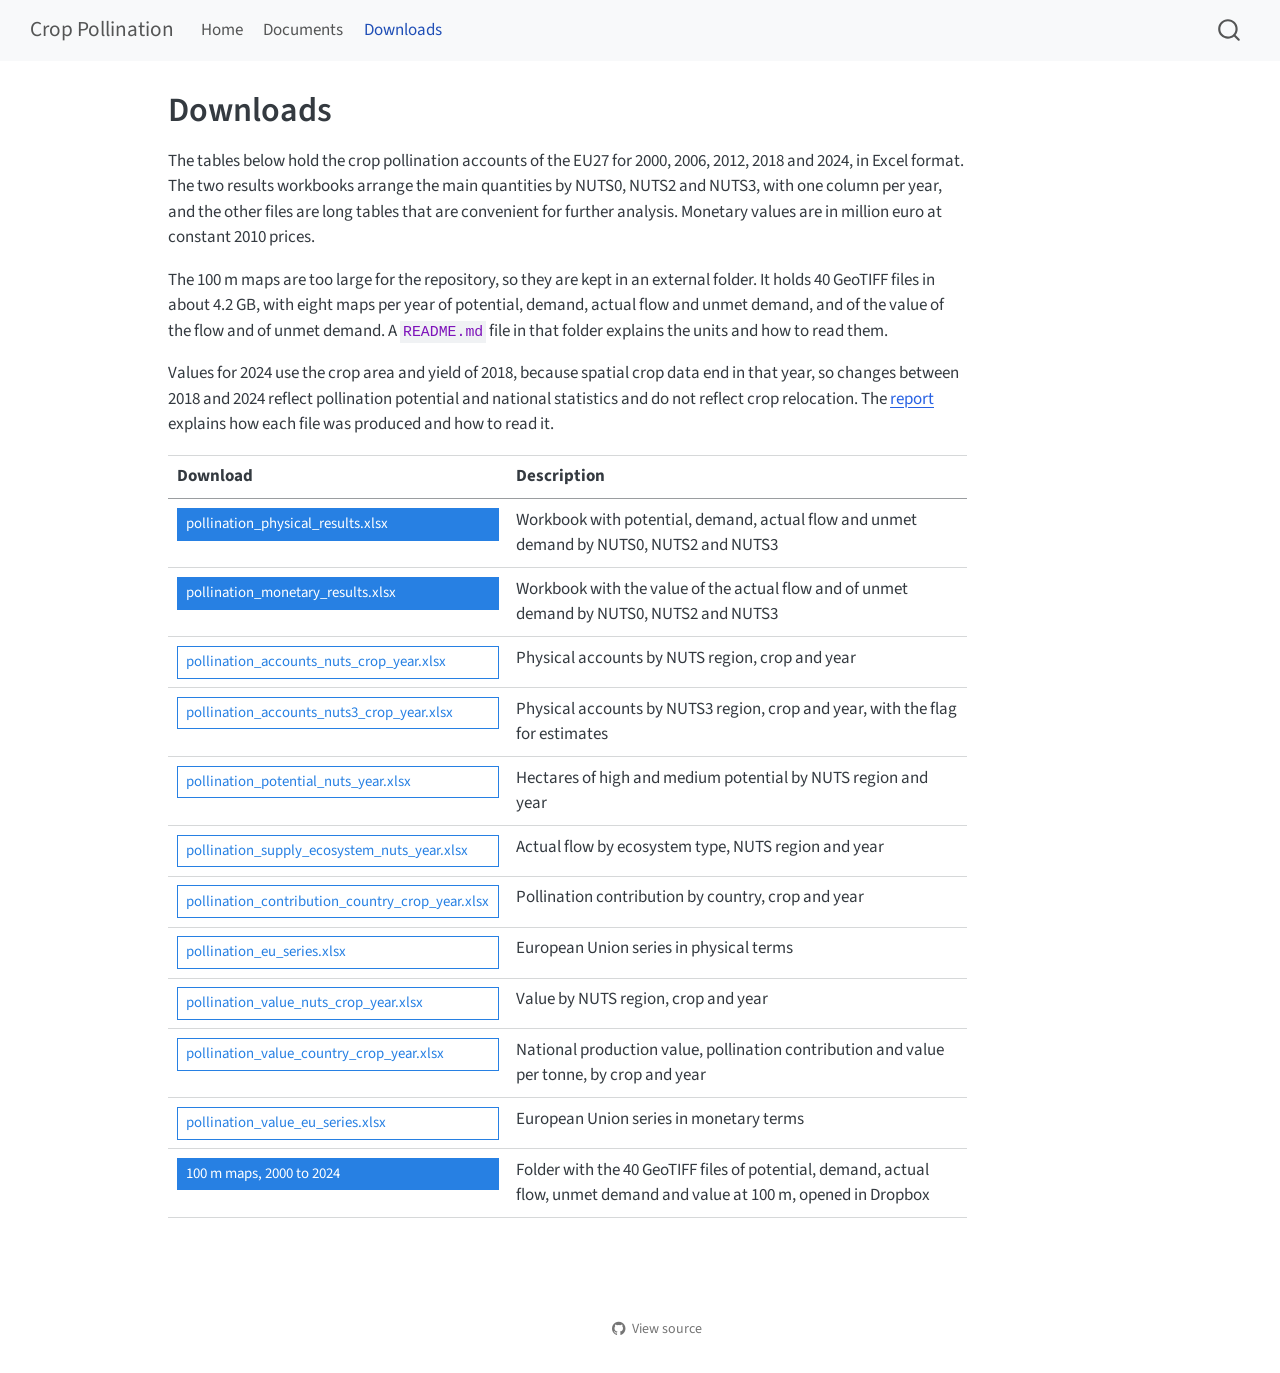
==== docs/downloads/index.html @ bb3065ee "Add crop pollination accounts, 2000 to 2024 Pipeline of numbered R scripts, run in order or by stage" ====
<!DOCTYPE html>
<html xmlns="http://www.w3.org/1999/xhtml" lang="en" xml:lang="en"><head>

<meta charset="utf-8">
<meta name="generator" content="quarto-1.10.18">

<meta name="viewport" content="width=device-width, initial-scale=1.0, user-scalable=yes">


<title>Downloads – Crop Pollination</title>
<style>
/* Default styles provided by pandoc.
** See https://pandoc.org/MANUAL.html#variables-for-html for config info.
*/
span.smallcaps{font-variant: small-caps;}
div.columns{display: flex; gap: 1.5em;}
div.column{flex: auto;}
@media screen {
div.columns{gap: min(4vw, 1.5em);}
div.column{overflow-x: auto;}
}
div.hanging-indent{margin-left: 1.5em; text-indent: -1.5em;}
ul.task-list{list-style: none;}
ul.task-list li input[type="checkbox"] {
  width: 0.8em;
  margin: 0 0.8em 0.2em -1em; /* quarto-specific, see https://github.com/quarto-dev/quarto-cli/issues/4556 */ 
  vertical-align: middle;
}
</style>


<script src="../site_libs/quarto-nav/quarto-nav.js"></script>
<script src="../site_libs/quarto-nav/headroom.min.js"></script>
<script src="../site_libs/clipboard/clipboard.min.js"></script>
<script src="../site_libs/quarto-search/autocomplete.umd.js"></script>
<script src="../site_libs/quarto-search/fuse.min.js"></script>
<script src="../site_libs/quarto-search/quarto-search.js"></script>
<meta name="quarto:offset" content="../">
<script src="../site_libs/quarto-html/quarto.js" type="module"></script>
<script src="../site_libs/quarto-html/tabsets/tabsets.js" type="module"></script>
<script src="../site_libs/quarto-html/popper.min.js"></script>
<script src="../site_libs/quarto-html/tippy.umd.min.js"></script>
<script src="../site_libs/quarto-html/anchor.min.js"></script>
<link href="../site_libs/quarto-html/tippy.css" rel="stylesheet">
<link href="../site_libs/quarto-html/quarto-syntax-highlighting-64a204ab8560d761af7679ceaba22944.css" rel="stylesheet" id="quarto-text-highlighting-styles">
<script src="../site_libs/bootstrap/bootstrap.min.js"></script>
<link href="../site_libs/bootstrap/bootstrap-icons.css" rel="stylesheet">
<link href="../site_libs/bootstrap/bootstrap-4e663f3a4ff1a491e18bd6a28adf0390.min.css" rel="stylesheet" append-hash="true" id="quarto-bootstrap" data-mode="light">
<script id="quarto-search-options" type="application/json">{
  "location": "navbar",
  "copy-button": false,
  "collapse-after": 3,
  "panel-placement": "end",
  "type": "overlay",
  "limit": 50,
  "keyboard-shortcut": [
    "f",
    "/",
    "s"
  ],
  "show-item-context": false,
  "language": {
    "search-no-results-text": "No results",
    "search-matching-documents-text": "matching documents",
    "search-copy-link-title": "Copy link to search",
    "search-hide-matches-text": "Hide additional matches",
    "search-more-match-text": "more match in this document",
    "search-more-matches-text": "more matches in this document",
    "search-clear-button-title": "Clear",
    "search-text-placeholder": "",
    "search-detached-cancel-button-title": "Cancel",
    "search-submit-button-title": "Submit",
    "search-label": "Search"
  }
}</script>


<link rel="stylesheet" href="../styles.css">
</head>

<body class="nav-fixed quarto-light">

<div id="quarto-search-results"></div>
  <header id="quarto-header" class="headroom fixed-top">
    <nav class="navbar navbar-expand-lg " data-bs-theme="dark">
      <div class="navbar-container container-fluid">
      <div class="navbar-brand-container mx-auto">
    <a class="navbar-brand" href="../index.html">
    <span class="navbar-title">Crop Pollination</span>
    </a>
  </div>
            <div id="quarto-search" class="" title="Search"></div>
          <button class="navbar-toggler" type="button" data-bs-toggle="collapse" data-bs-target="#navbarCollapse" aria-controls="navbarCollapse" role="menu" aria-expanded="false" aria-label="Toggle navigation" onclick="if (window.quartoToggleHeadroom) { window.quartoToggleHeadroom(); }">
  <span class="navbar-toggler-icon"></span>
</button>
          <div class="collapse navbar-collapse" id="navbarCollapse">
            <ul class="navbar-nav navbar-nav-scroll me-auto">
  <li class="nav-item">
    <a class="nav-link" href="../index.html"> 
<span class="menu-text">Home</span></a>
  </li>  
  <li class="nav-item">
    <a class="nav-link" href="../documentation/index.html"> 
<span class="menu-text">Documents</span></a>
  </li>  
  <li class="nav-item">
    <a class="nav-link active" href="../downloads/index.html" aria-current="page"> 
<span class="menu-text">Downloads</span></a>
  </li>  
</ul>
          </div> <!-- /navcollapse -->
            <div class="quarto-navbar-tools">
</div>
      </div> <!-- /container-fluid -->
    </nav>
</header>
<!-- content -->
<div id="quarto-content" class="quarto-container page-columns page-rows-contents page-layout-article page-navbar">
<!-- sidebar -->
<!-- margin-sidebar -->
    <div id="quarto-margin-sidebar" class="sidebar margin-sidebar zindex-bottom">
        
    </div>
<!-- main -->
<main class="content" id="quarto-document-content">

<header id="title-block-header" class="quarto-title-block default">
<div class="quarto-title">
<h1 class="title">Downloads</h1>
</div>



<div class="quarto-title-meta">

    
  
    
  </div>
  


</header>


<p>The tables below hold the crop pollination accounts of the EU27 for 2000, 2006, 2012, 2018 and 2024, in Excel format. The two results workbooks arrange the main quantities by NUTS0, NUTS2 and NUTS3, with one column per year, and the other files are long tables that are convenient for further analysis. Monetary values are in million euro at constant 2010 prices.</p>
<p>The 100 m maps are too large for the repository, so they are kept in an external folder. It holds 40 GeoTIFF files in about 4.2 GB, with eight maps per year of potential, demand, actual flow and unmet demand, and of the value of the flow and of unmet demand. A <code>README.md</code> file in that folder explains the units and how to read them.</p>
<p>Values for 2024 use the crop area and yield of 2018, because spatial crop data end in that year, so changes between 2018 and 2024 reflect pollination potential and national statistics and do not reflect crop relocation. The <a href="../documentation/methods/crop-pollination/index.html">report</a> explains how each file was produced and how to read it.</p>
<div class="download-table">
<table class="caption-top table">
<thead>
<tr class="header">
<th style="text-align: left;">Download</th>
<th style="text-align: left;">Description</th>
</tr>
</thead>
<tbody>
<tr class="odd">
<td style="text-align: left;"><a href="../data/outputs/results/pollination_physical_results.xlsx" class="btn btn-primary btn-sm" download="">pollination_physical_results.xlsx</a></td>
<td style="text-align: left;">Workbook with potential, demand, actual flow and unmet demand by NUTS0, NUTS2 and NUTS3</td>
</tr>
<tr class="even">
<td style="text-align: left;"><a href="../data/outputs/results/pollination_monetary_results.xlsx" class="btn btn-primary btn-sm" download="">pollination_monetary_results.xlsx</a></td>
<td style="text-align: left;">Workbook with the value of the actual flow and of unmet demand by NUTS0, NUTS2 and NUTS3</td>
</tr>
<tr class="odd">
<td style="text-align: left;"><a href="../data/outputs/results/pollination_accounts_nuts_crop_year.xlsx" class="btn btn-outline-primary btn-sm" download="">pollination_accounts_nuts_crop_year.xlsx</a></td>
<td style="text-align: left;">Physical accounts by NUTS region, crop and year</td>
</tr>
<tr class="even">
<td style="text-align: left;"><a href="../data/outputs/results/pollination_accounts_nuts3_crop_year.xlsx" class="btn btn-outline-primary btn-sm" download="">pollination_accounts_nuts3_crop_year.xlsx</a></td>
<td style="text-align: left;">Physical accounts by NUTS3 region, crop and year, with the flag for estimates</td>
</tr>
<tr class="odd">
<td style="text-align: left;"><a href="../data/outputs/results/pollination_potential_nuts_year.xlsx" class="btn btn-outline-primary btn-sm" download="">pollination_potential_nuts_year.xlsx</a></td>
<td style="text-align: left;">Hectares of high and medium potential by NUTS region and year</td>
</tr>
<tr class="even">
<td style="text-align: left;"><a href="../data/outputs/results/pollination_supply_ecosystem_nuts_year.xlsx" class="btn btn-outline-primary btn-sm" download="">pollination_supply_ecosystem_nuts_year.xlsx</a></td>
<td style="text-align: left;">Actual flow by ecosystem type, NUTS region and year</td>
</tr>
<tr class="odd">
<td style="text-align: left;"><a href="../data/outputs/results/pollination_contribution_country_crop_year.xlsx" class="btn btn-outline-primary btn-sm" download="">pollination_contribution_country_crop_year.xlsx</a></td>
<td style="text-align: left;">Pollination contribution by country, crop and year</td>
</tr>
<tr class="even">
<td style="text-align: left;"><a href="../data/outputs/results/pollination_eu_series.xlsx" class="btn btn-outline-primary btn-sm" download="">pollination_eu_series.xlsx</a></td>
<td style="text-align: left;">European Union series in physical terms</td>
</tr>
<tr class="odd">
<td style="text-align: left;"><a href="../data/outputs/results/pollination_value_nuts_crop_year.xlsx" class="btn btn-outline-primary btn-sm" download="">pollination_value_nuts_crop_year.xlsx</a></td>
<td style="text-align: left;">Value by NUTS region, crop and year</td>
</tr>
<tr class="even">
<td style="text-align: left;"><a href="../data/outputs/results/pollination_value_country_crop_year.xlsx" class="btn btn-outline-primary btn-sm" download="">pollination_value_country_crop_year.xlsx</a></td>
<td style="text-align: left;">National production value, pollination contribution and value per tonne, by crop and year</td>
</tr>
<tr class="odd">
<td style="text-align: left;"><a href="../data/outputs/results/pollination_value_eu_series.xlsx" class="btn btn-outline-primary btn-sm" download="">pollination_value_eu_series.xlsx</a></td>
<td style="text-align: left;">European Union series in monetary terms</td>
</tr>
<tr class="even">
<td style="text-align: left;"><a href="https://www.dropbox.com/scl/fo/ded51pscdxqocaemensyg/ALnrzD0uhGEpLPh11yBZmGY?rlkey=99a9yq14xqmvkj1litx65nge7&amp;st=im205cnv&amp;dl=0" class="btn btn-primary btn-sm" target="_blank">100 m maps, 2000 to 2024</a></td>
<td style="text-align: left;">Folder with the 40 GeoTIFF files of potential, demand, actual flow, unmet demand and value at 100 m, opened in Dropbox</td>
</tr>
</tbody>
</table>
</div>



</main> <!-- /main -->
<script id="quarto-html-after-body" type="application/javascript">
  window.document.addEventListener("DOMContentLoaded", function (event) {
    const icon = "";
    const anchorJS = new window.AnchorJS();
    anchorJS.options = {
      placement: 'right',
      icon: icon
    };
    anchorJS.add('.anchored');
    const isCodeAnnotation = (el) => {
      for (const clz of el.classList) {
        if (clz.startsWith('code-annotation-')) {                     
          return true;
        }
      }
      return false;
    }
    const onCopySuccess = function(e) {
      // button target
      const button = e.trigger;
      // don't keep focus
      button.blur();
      // flash "checked"
      button.classList.add('code-copy-button-checked');
      var currentTitle = button.getAttribute("title");
      button.setAttribute("title", "Copied!");
      let tooltip;
      if (window.bootstrap) {
        button.setAttribute("data-bs-toggle", "tooltip");
        button.setAttribute("data-bs-placement", "left");
        button.setAttribute("data-bs-title", "Copied!");
        tooltip = new bootstrap.Tooltip(button, 
          { trigger: "manual", 
            customClass: "code-copy-button-tooltip",
            offset: [0, -8]});
        tooltip.show();    
      }
      setTimeout(function() {
        if (tooltip) {
          tooltip.hide();
          button.removeAttribute("data-bs-title");
          button.removeAttribute("data-bs-toggle");
          button.removeAttribute("data-bs-placement");
        }
        button.setAttribute("title", currentTitle);
        button.classList.remove('code-copy-button-checked');
      }, 1000);
      // clear code selection
      e.clearSelection();
    }
    const getTextToCopy = function(trigger) {
      const outerScaffold = trigger.parentElement.cloneNode(true);
      const codeEl = outerScaffold.querySelector('code');
      for (const childEl of codeEl.children) {
        if (isCodeAnnotation(childEl)) {
          childEl.remove();
        }
      }
      return codeEl.innerText;
    }
    const clipboard = new window.ClipboardJS('.code-copy-button:not([data-in-quarto-modal])', {
      text: getTextToCopy
    });
    clipboard.on('success', onCopySuccess);
    if (window.document.getElementById('quarto-embedded-source-code-modal')) {
      const clipboardModal = new window.ClipboardJS('.code-copy-button[data-in-quarto-modal]', {
        text: getTextToCopy,
        container: window.document.getElementById('quarto-embedded-source-code-modal')
      });
      clipboardModal.on('success', onCopySuccess);
    }
      var localhostRegex = new RegExp(/^(?:http|https):\/\/localhost\:?[0-9]*\//);
      var mailtoRegex = new RegExp(/^mailto:/);
        var filterRegex = new RegExp("https:\/\/renatovargas\.github\.io\/jrc-pollination\/");
      var isInternal = (href) => {
          return filterRegex.test(href) || localhostRegex.test(href) || mailtoRegex.test(href);
      }
      // Inspect non-navigation links and adorn them if external
     var links = window.document.querySelectorAll('a[href]:not(.nav-link):not(.navbar-brand):not(.toc-action):not(.sidebar-link):not(.sidebar-item-toggle):not(.pagination-link):not(.no-external):not([aria-hidden]):not(.dropdown-item):not(.quarto-navigation-tool):not(.about-link)');
      for (var i=0; i<links.length; i++) {
        const link = links[i];
        if (!isInternal(link.href)) {
          // undo the damage that might have been done by quarto-nav.js in the case of
          // links that we want to consider external
          if (link.dataset.originalHref !== undefined) {
            link.href = link.dataset.originalHref;
          }
        }
      }
    function tippyHover(el, contentFn, onTriggerFn, onUntriggerFn) {
      const config = {
        allowHTML: true,
        maxWidth: 500,
        delay: 100,
        arrow: false,
        appendTo: function(el) {
            return el.parentElement;
        },
        interactive: true,
        interactiveBorder: 10,
        theme: 'quarto',
        placement: 'bottom-start',
      };
      if (contentFn) {
        config.content = contentFn;
      }
      if (onTriggerFn) {
        config.onTrigger = onTriggerFn;
      }
      if (onUntriggerFn) {
        config.onUntrigger = onUntriggerFn;
      }
      window.tippy(el, config); 
    }
    const noterefs = window.document.querySelectorAll('a[role="doc-noteref"]');
    for (var i=0; i<noterefs.length; i++) {
      const ref = noterefs[i];
      tippyHover(ref, function() {
        // use id or data attribute instead here
        let href = ref.getAttribute('data-footnote-href') || ref.getAttribute('href');
        try { href = new URL(href).hash; } catch {}
        const id = href.replace(/^#\/?/, "");
        const note = window.document.getElementById(id);
        if (note) {
          return note.innerHTML;
        } else {
          return "";
        }
      });
    }
    const xrefs = window.document.querySelectorAll('a.quarto-xref');
    const processXRef = (id, note) => {
      // Strip column container classes
      const stripColumnClz = (el) => {
        el.classList.remove("page-full", "page-columns");
        if (el.children) {
          for (const child of el.children) {
            stripColumnClz(child);
          }
        }
      }
      stripColumnClz(note)
      if (id === null || id.startsWith('sec-')) {
        // Special case sections, only their first couple elements
        const container = document.createElement("div");
        if (note.children && note.children.length > 2) {
          container.appendChild(note.children[0].cloneNode(true));
          for (let i = 1; i < note.children.length; i++) {
            const child = note.children[i];
            if (child.tagName === "P" && child.innerText === "") {
              continue;
            } else {
              container.appendChild(child.cloneNode(true));
              break;
            }
          }
          if (window.Quarto?.typesetMath) {
            window.Quarto.typesetMath(container);
          }
          return container.innerHTML
        } else {
          if (window.Quarto?.typesetMath) {
            window.Quarto.typesetMath(note);
          }
          return note.innerHTML;
        }
      } else {
        // Remove any anchor links if they are present
        const anchorLink = note.querySelector('a.anchorjs-link');
        if (anchorLink) {
          anchorLink.remove();
        }
        if (window.Quarto?.typesetMath) {
          window.Quarto.typesetMath(note);
        }
        if (note.classList.contains("callout")) {
          return note.outerHTML;
        } else {
          return note.innerHTML;
        }
      }
    }
    for (var i=0; i<xrefs.length; i++) {
      const xref = xrefs[i];
      tippyHover(xref, undefined, function(instance) {
        instance.disable();
        let url = xref.getAttribute('href');
        let hash = undefined; 
        if (url.startsWith('#')) {
          hash = url;
        } else {
          try { hash = new URL(url).hash; } catch {}
        }
        if (hash) {
          const id = hash.replace(/^#\/?/, "");
          const note = window.document.getElementById(id);
          if (note !== null) {
            try {
              const html = processXRef(id, note.cloneNode(true));
              instance.setContent(html);
            } finally {
              instance.enable();
              instance.show();
            }
          } else {
            // See if we can fetch this
            fetch(url.split('#')[0])
            .then(res => res.text())
            .then(html => {
              const parser = new DOMParser();
              const htmlDoc = parser.parseFromString(html, "text/html");
              const note = htmlDoc.getElementById(id);
              if (note !== null) {
                const html = processXRef(id, note);
                instance.setContent(html);
              } 
            }).finally(() => {
              instance.enable();
              instance.show();
            });
          }
        } else {
          // See if we can fetch a full url (with no hash to target)
          // This is a special case and we should probably do some content thinning / targeting
          fetch(url)
          .then(res => res.text())
          .then(html => {
            const parser = new DOMParser();
            const htmlDoc = parser.parseFromString(html, "text/html");
            const note = htmlDoc.querySelector('main.content');
            if (note !== null) {
              // This should only happen for chapter cross references
              // (since there is no id in the URL)
              // remove the first header
              if (note.children.length > 0 && note.children[0].tagName === "HEADER") {
                note.children[0].remove();
              }
              const html = processXRef(null, note);
              instance.setContent(html);
            } 
          }).finally(() => {
            instance.enable();
            instance.show();
          });
        }
      }, function(instance) {
      });
    }
        let selectedAnnoteEl;
        const selectorForAnnotation = ( cell, annotation) => {
          let cellAttr = 'data-code-cell="' + cell + '"';
          let lineAttr = 'data-code-annotation="' +  annotation + '"';
          const selector = 'span[' + cellAttr + '][' + lineAttr + ']';
          return selector;
        }
        const selectCodeLines = (annoteEl) => {
          const doc = window.document;
          const targetCell = annoteEl.getAttribute("data-target-cell");
          const targetAnnotation = annoteEl.getAttribute("data-target-annotation");
          const annoteSpan = window.document.querySelector(selectorForAnnotation(targetCell, targetAnnotation));
          const lines = annoteSpan.getAttribute("data-code-lines").split(",");
          const lineIds = lines.map((line) => {
            return targetCell + "-" + line;
          })
          let top = null;
          let height = null;
          let parent = null;
          if (lineIds.length > 0) {
              //compute the position of the single el (top and bottom and make a div)
              const el = window.document.getElementById(lineIds[0]);
              top = el.offsetTop;
              height = el.offsetHeight;
              parent = el.parentElement.parentElement;
            if (lineIds.length > 1) {
              const lastEl = window.document.getElementById(lineIds[lineIds.length - 1]);
              const bottom = lastEl.offsetTop + lastEl.offsetHeight;
              height = bottom - top;
            }
            if (top !== null && height !== null && parent !== null) {
              // cook up a div (if necessary) and position it 
              let div = window.document.getElementById("code-annotation-line-highlight");
              if (div === null) {
                div = window.document.createElement("div");
                div.setAttribute("id", "code-annotation-line-highlight");
                div.style.position = 'absolute';
                parent.appendChild(div);
              }
              div.style.top = top - 2 + "px";
              div.style.height = height + 4 + "px";
              div.style.left = 0;
              let gutterDiv = window.document.getElementById("code-annotation-line-highlight-gutter");
              if (gutterDiv === null) {
                gutterDiv = window.document.createElement("div");
                gutterDiv.setAttribute("id", "code-annotation-line-highlight-gutter");
                gutterDiv.style.position = 'absolute';
                const codeCell = window.document.getElementById(targetCell);
                const gutter = codeCell.querySelector('.code-annotation-gutter');
                gutter.appendChild(gutterDiv);
              }
              gutterDiv.style.top = top - 2 + "px";
              gutterDiv.style.height = height + 4 + "px";
            }
            selectedAnnoteEl = annoteEl;
          }
        };
        const unselectCodeLines = () => {
          const elementsIds = ["code-annotation-line-highlight", "code-annotation-line-highlight-gutter"];
          elementsIds.forEach((elId) => {
            const div = window.document.getElementById(elId);
            if (div) {
              div.remove();
            }
          });
          selectedAnnoteEl = undefined;
        };
          // Handle positioning of the toggle
      window.addEventListener(
        "resize",
        throttle(() => {
          elRect = undefined;
          if (selectedAnnoteEl) {
            selectCodeLines(selectedAnnoteEl);
          }
        }, 10)
      );
      function throttle(fn, ms) {
      let throttle = false;
      let timer;
        return (...args) => {
          if(!throttle) { // first call gets through
              fn.apply(this, args);
              throttle = true;
          } else { // all the others get throttled
              if(timer) clearTimeout(timer); // cancel #2
              timer = setTimeout(() => {
                fn.apply(this, args);
                timer = throttle = false;
              }, ms);
          }
        };
      }
        // Attach click handler to the DT
        const annoteDls = window.document.querySelectorAll('dt[data-target-cell]');
        for (const annoteDlNode of annoteDls) {
          annoteDlNode.addEventListener('click', (event) => {
            const clickedEl = event.target;
            if (clickedEl !== selectedAnnoteEl) {
              unselectCodeLines();
              const activeEl = window.document.querySelector('dt[data-target-cell].code-annotation-active');
              if (activeEl) {
                activeEl.classList.remove('code-annotation-active');
              }
              selectCodeLines(clickedEl);
              clickedEl.classList.add('code-annotation-active');
            } else {
              // Unselect the line
              unselectCodeLines();
              clickedEl.classList.remove('code-annotation-active');
            }
          });
        }
    const findCites = (el) => {
      const parentEl = el.parentElement;
      if (parentEl) {
        const cites = parentEl.dataset.cites;
        if (cites) {
          return {
            el,
            cites: cites.split(' ')
          };
        } else {
          return findCites(el.parentElement)
        }
      } else {
        return undefined;
      }
    };
    var bibliorefs = window.document.querySelectorAll('a[role="doc-biblioref"]');
    for (var i=0; i<bibliorefs.length; i++) {
      const ref = bibliorefs[i];
      const citeInfo = findCites(ref);
      if (citeInfo) {
        tippyHover(citeInfo.el, function() {
          var popup = window.document.createElement('div');
          citeInfo.cites.forEach(function(cite) {
            var citeDiv = window.document.createElement('div');
            citeDiv.classList.add('hanging-indent');
            citeDiv.classList.add('csl-entry');
            var biblioDiv = window.document.getElementById('ref-' + cite);
            if (biblioDiv) {
              citeDiv.innerHTML = biblioDiv.innerHTML;
            }
            popup.appendChild(citeDiv);
          });
          return popup.innerHTML;
        });
      }
    }
  });
  </script>
</div> <!-- /content -->




<footer class="footer"><div class="nav-footer"><div class="nav-footer-center"><div class="toc-actions"><ul><li><a href="https://github.com/renatovargas/jrc-pollination/blob/main/downloads/index.qmd" class="toc-action"><i class="bi bi-github"></i>View source</a></li></ul></div></div></div></footer></body></html>
---- docs/site_libs/quarto-html/tippy.css ----
.tippy-box[data-animation=fade][data-state=hidden]{opacity:0}[data-tippy-root]{max-width:calc(100vw - 10px)}.tippy-box{position:relative;background-color:#333;color:#fff;border-radius:4px;font-size:14px;line-height:1.4;white-space:normal;outline:0;transition-property:transform,visibility,opacity}.tippy-box[data-placement^=top]>.tippy-arrow{bottom:0}.tippy-box[data-placement^=top]>.tippy-arrow:before{bottom:-7px;left:0;border-width:8px 8px 0;border-top-color:initial;transform-origin:center top}.tippy-box[data-placement^=bottom]>.tippy-arrow{top:0}.tippy-box[data-placement^=bottom]>.tippy-arrow:before{top:-7px;left:0;border-width:0 8px 8px;border-bottom-color:initial;transform-origin:center bottom}.tippy-box[data-placement^=left]>.tippy-arrow{right:0}.tippy-box[data-placement^=left]>.tippy-arrow:before{border-width:8px 0 8px 8px;border-left-color:initial;right:-7px;transform-origin:center left}.tippy-box[data-placement^=right]>.tippy-arrow{left:0}.tippy-box[data-placement^=right]>.tippy-arrow:before{left:-7px;border-width:8px 8px 8px 0;border-right-color:initial;transform-origin:center right}.tippy-box[data-inertia][data-state=visible]{transition-timing-function:cubic-bezier(.54,1.5,.38,1.11)}.tippy-arrow{width:16px;height:16px;color:#333}.tippy-arrow:before{content:"";position:absolute;border-color:transparent;border-style:solid}.tippy-content{position:relative;padding:5px 9px;z-index:1}
---- docs/site_libs/quarto-html/quarto-syntax-highlighting-64a204ab8560d761af7679ceaba22944.css ----
/* quarto syntax highlight colors */
:root {
  --quarto-hl-ot-color: #003B4F;
  --quarto-hl-at-color: #657422;
  --quarto-hl-ss-color: #20794D;
  --quarto-hl-an-color: #5E5E5E;
  --quarto-hl-fu-color: #4758AB;
  --quarto-hl-st-color: #20794D;
  --quarto-hl-cf-color: #003B4F;
  --quarto-hl-op-color: #5E5E5E;
  --quarto-hl-er-color: #AD0000;
  --quarto-hl-bn-color: #AD0000;
  --quarto-hl-al-color: #AD0000;
  --quarto-hl-va-color: #111111;
  --quarto-hl-bu-color: inherit;
  --quarto-hl-ex-color: inherit;
  --quarto-hl-pp-color: #AD0000;
  --quarto-hl-in-color: #5E5E5E;
  --quarto-hl-vs-color: #20794D;
  --quarto-hl-wa-color: #5E5E5E;
  --quarto-hl-do-color: #5E5E5E;
  --quarto-hl-im-color: #00769E;
  --quarto-hl-ch-color: #20794D;
  --quarto-hl-dt-color: #AD0000;
  --quarto-hl-fl-color: #AD0000;
  --quarto-hl-co-color: #5E5E5E;
  --quarto-hl-cv-color: #5E5E5E;
  --quarto-hl-cn-color: #8f5902;
  --quarto-hl-sc-color: #5E5E5E;
  --quarto-hl-dv-color: #AD0000;
  --quarto-hl-kw-color: #003B4F;
}

/* other quarto variables */
:root {
  --quarto-font-monospace: SFMono-Regular, Menlo, Monaco, Consolas, "Liberation Mono", "Courier New", monospace;
}

/* syntax highlight based on Pandoc's rules */
pre > code.sourceCode > span {
  color: #003B4F;
}

code.sourceCode > span {
  color: #003B4F;
}

div.sourceCode,
div.sourceCode pre.sourceCode {
  color: #003B4F;
}

/* Normal */
code span {
  color: #003B4F;
}

/* Alert */
code span.al {
  color: #AD0000;
  font-style: inherit;
}

/* Annotation */
code span.an {
  color: #5E5E5E;
  font-style: inherit;
}

/* Attribute */
code span.at {
  color: #657422;
  font-style: inherit;
}

/* BaseN */
code span.bn {
  color: #AD0000;
  font-style: inherit;
}

/* BuiltIn */
code span.bu {
  font-style: inherit;
}

/* ControlFlow */
code span.cf {
  color: #003B4F;
  font-weight: bold;
  font-style: inherit;
}

/* Char */
code span.ch {
  color: #20794D;
  font-style: inherit;
}

/* Constant */
code span.cn {
  color: #8f5902;
  font-style: inherit;
}

/* Comment */
code span.co {
  color: #5E5E5E;
  font-style: inherit;
}

/* CommentVar */
code span.cv {
  color: #5E5E5E;
  font-style: italic;
}

/* Documentation */
code span.do {
  color: #5E5E5E;
  font-style: italic;
}

/* DataType */
code span.dt {
  color: #AD0000;
  font-style: inherit;
}

/* DecVal */
code span.dv {
  color: #AD0000;
  font-style: inherit;
}

/* Error */
code span.er {
  color: #AD0000;
  font-style: inherit;
}

/* Extension */
code span.ex {
  font-style: inherit;
}

/* Float */
code span.fl {
  color: #AD0000;
  font-style: inherit;
}

/* Function */
code span.fu {
  color: #4758AB;
  font-style: inherit;
}

/* Import */
code span.im {
  color: #00769E;
  font-style: inherit;
}

/* Information */
code span.in {
  color: #5E5E5E;
  font-style: inherit;
}

/* Keyword */
code span.kw {
  color: #003B4F;
  font-weight: bold;
  font-style: inherit;
}

/* Operator */
code span.op {
  color: #5E5E5E;
  font-style: inherit;
}

/* Other */
code span.ot {
  color: #003B4F;
  font-style: inherit;
}

/* Preprocessor */
code span.pp {
  color: #AD0000;
  font-style: inherit;
}

/* SpecialChar */
code span.sc {
  color: #5E5E5E;
  font-style: inherit;
}

/* SpecialString */
code span.ss {
  color: #20794D;
  font-style: inherit;
}

/* String */
code span.st {
  color: #20794D;
  font-style: inherit;
}

/* Variable */
code span.va {
  color: #111111;
  font-style: inherit;
}

/* VerbatimString */
code span.vs {
  color: #20794D;
  font-style: inherit;
}

/* Warning */
code span.wa {
  color: #5E5E5E;
  font-style: italic;
}

.prevent-inlining {
  content: "</";
}

/*# sourceMappingURL=9d8d5bb603a83b8298b89080a598c93b.css.map */
---- docs/styles.css ----
/* css styles */

/* File names stay on one line in their download button, and buttons share one width. */
.download-table .btn {
  display: block;
  white-space: nowrap;
  text-align: left;
}

/* On a phone, long file names wrap, so the table fits the screen. */
@media (max-width: 767.98px) {
  .download-table .btn {
    white-space: normal;
    overflow-wrap: anywhere;
  }
}
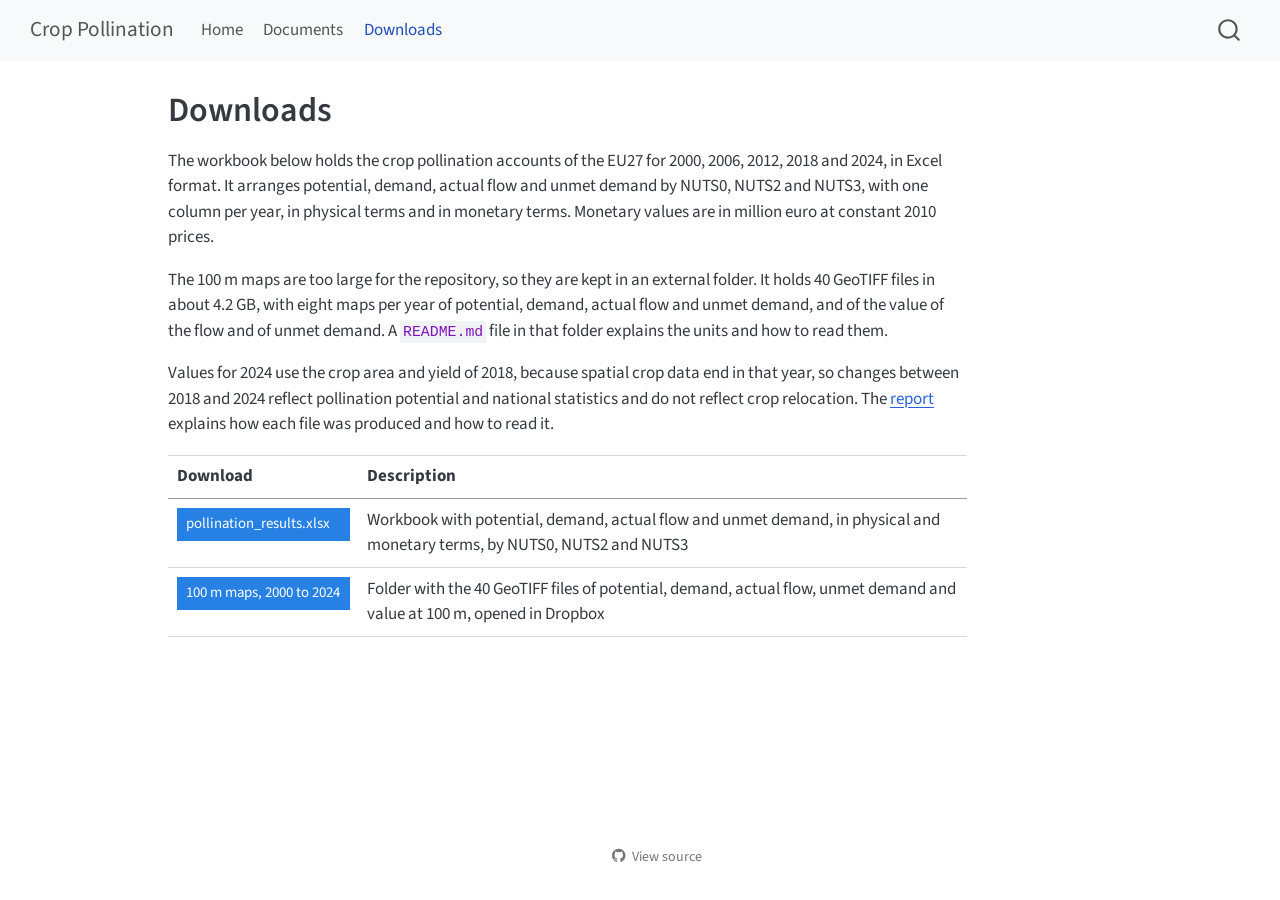
==== commit 3ff0d565: "Added an author and kept the downloads to one workbook and the maps Added Ken Bagstad as second auth" ====
--- a/docs/downloads/index.html
+++ b/docs/downloads/index.html
@@ -143,7 +143,7 @@
 </header>
 
 
-<p>The tables below hold the crop pollination accounts of the EU27 for 2000, 2006, 2012, 2018 and 2024, in Excel format. The two results workbooks arrange the main quantities by NUTS0, NUTS2 and NUTS3, with one column per year, and the other files are long tables that are convenient for further analysis. Monetary values are in million euro at constant 2010 prices.</p>
+<p>The workbook below holds the crop pollination accounts of the EU27 for 2000, 2006, 2012, 2018 and 2024, in Excel format. It arranges potential, demand, actual flow and unmet demand by NUTS0, NUTS2 and NUTS3, with one column per year, in physical terms and in monetary terms. Monetary values are in million euro at constant 2010 prices.</p>
 <p>The 100 m maps are too large for the repository, so they are kept in an external folder. It holds 40 GeoTIFF files in about 4.2 GB, with eight maps per year of potential, demand, actual flow and unmet demand, and of the value of the flow and of unmet demand. A <code>README.md</code> file in that folder explains the units and how to read them.</p>
 <p>Values for 2024 use the crop area and yield of 2018, because spatial crop data end in that year, so changes between 2018 and 2024 reflect pollination potential and national statistics and do not reflect crop relocation. The <a href="../documentation/methods/crop-pollination/index.html">report</a> explains how each file was produced and how to read it.</p>
 <div class="download-table">
@@ -156,48 +156,8 @@
 </thead>
 <tbody>
 <tr class="odd">
-<td style="text-align: left;"><a href="../data/outputs/results/pollination_physical_results.xlsx" class="btn btn-primary btn-sm" download="">pollination_physical_results.xlsx</a></td>
-<td style="text-align: left;">Workbook with potential, demand, actual flow and unmet demand by NUTS0, NUTS2 and NUTS3</td>
-</tr>
-<tr class="even">
-<td style="text-align: left;"><a href="../data/outputs/results/pollination_monetary_results.xlsx" class="btn btn-primary btn-sm" download="">pollination_monetary_results.xlsx</a></td>
-<td style="text-align: left;">Workbook with the value of the actual flow and of unmet demand by NUTS0, NUTS2 and NUTS3</td>
-</tr>
-<tr class="odd">
-<td style="text-align: left;"><a href="../data/outputs/results/pollination_accounts_nuts_crop_year.xlsx" class="btn btn-outline-primary btn-sm" download="">pollination_accounts_nuts_crop_year.xlsx</a></td>
-<td style="text-align: left;">Physical accounts by NUTS region, crop and year</td>
-</tr>
-<tr class="even">
-<td style="text-align: left;"><a href="../data/outputs/results/pollination_accounts_nuts3_crop_year.xlsx" class="btn btn-outline-primary btn-sm" download="">pollination_accounts_nuts3_crop_year.xlsx</a></td>
-<td style="text-align: left;">Physical accounts by NUTS3 region, crop and year, with the flag for estimates</td>
-</tr>
-<tr class="odd">
-<td style="text-align: left;"><a href="../data/outputs/results/pollination_potential_nuts_year.xlsx" class="btn btn-outline-primary btn-sm" download="">pollination_potential_nuts_year.xlsx</a></td>
-<td style="text-align: left;">Hectares of high and medium potential by NUTS region and year</td>
-</tr>
-<tr class="even">
-<td style="text-align: left;"><a href="../data/outputs/results/pollination_supply_ecosystem_nuts_year.xlsx" class="btn btn-outline-primary btn-sm" download="">pollination_supply_ecosystem_nuts_year.xlsx</a></td>
-<td style="text-align: left;">Actual flow by ecosystem type, NUTS region and year</td>
-</tr>
-<tr class="odd">
-<td style="text-align: left;"><a href="../data/outputs/results/pollination_contribution_country_crop_year.xlsx" class="btn btn-outline-primary btn-sm" download="">pollination_contribution_country_crop_year.xlsx</a></td>
-<td style="text-align: left;">Pollination contribution by country, crop and year</td>
-</tr>
-<tr class="even">
-<td style="text-align: left;"><a href="../data/outputs/results/pollination_eu_series.xlsx" class="btn btn-outline-primary btn-sm" download="">pollination_eu_series.xlsx</a></td>
-<td style="text-align: left;">European Union series in physical terms</td>
-</tr>
-<tr class="odd">
-<td style="text-align: left;"><a href="../data/outputs/results/pollination_value_nuts_crop_year.xlsx" class="btn btn-outline-primary btn-sm" download="">pollination_value_nuts_crop_year.xlsx</a></td>
-<td style="text-align: left;">Value by NUTS region, crop and year</td>
-</tr>
-<tr class="even">
-<td style="text-align: left;"><a href="../data/outputs/results/pollination_value_country_crop_year.xlsx" class="btn btn-outline-primary btn-sm" download="">pollination_value_country_crop_year.xlsx</a></td>
-<td style="text-align: left;">National production value, pollination contribution and value per tonne, by crop and year</td>
-</tr>
-<tr class="odd">
-<td style="text-align: left;"><a href="../data/outputs/results/pollination_value_eu_series.xlsx" class="btn btn-outline-primary btn-sm" download="">pollination_value_eu_series.xlsx</a></td>
-<td style="text-align: left;">European Union series in monetary terms</td>
+<td style="text-align: left;"><a href="../data/outputs/results/pollination_results.xlsx" class="btn btn-primary btn-sm" download="">pollination_results.xlsx</a></td>
+<td style="text-align: left;">Workbook with potential, demand, actual flow and unmet demand, in physical and monetary terms, by NUTS0, NUTS2 and NUTS3</td>
 </tr>
 <tr class="even">
 <td style="text-align: left;"><a href="https://www.dropbox.com/scl/fo/ded51pscdxqocaemensyg/ALnrzD0uhGEpLPh11yBZmGY?rlkey=99a9yq14xqmvkj1litx65nge7&amp;st=im205cnv&amp;dl=0" class="btn btn-primary btn-sm" target="_blank">100 m maps, 2000 to 2024</a></td>
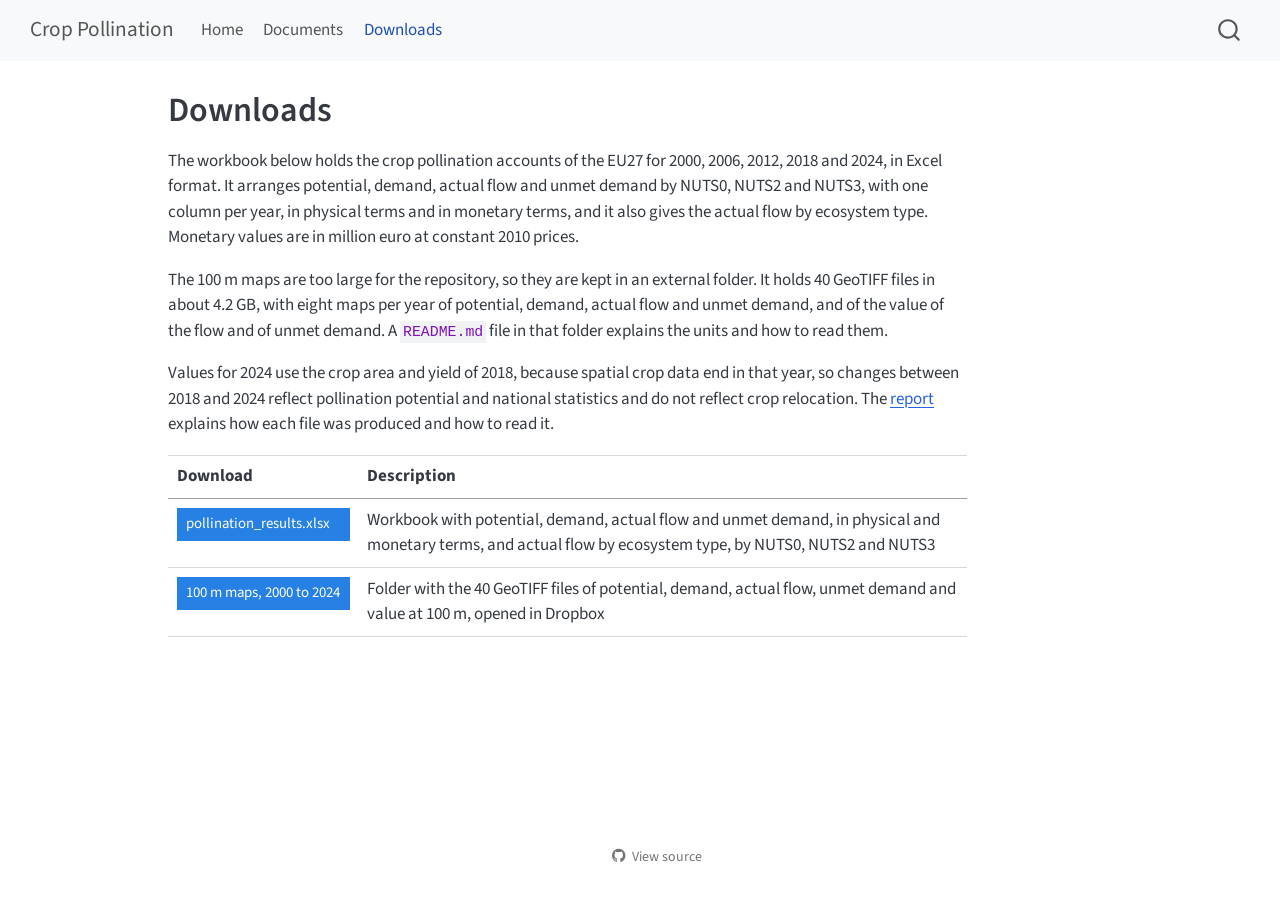
==== commit 3c1a2410: "Added the sheets of actual flow by ecosystem type" ====
--- a/docs/downloads/index.html
+++ b/docs/downloads/index.html
@@ -143,7 +143,7 @@
 </header>
 
 
-<p>The workbook below holds the crop pollination accounts of the EU27 for 2000, 2006, 2012, 2018 and 2024, in Excel format. It arranges potential, demand, actual flow and unmet demand by NUTS0, NUTS2 and NUTS3, with one column per year, in physical terms and in monetary terms. Monetary values are in million euro at constant 2010 prices.</p>
+<p>The workbook below holds the crop pollination accounts of the EU27 for 2000, 2006, 2012, 2018 and 2024, in Excel format. It arranges potential, demand, actual flow and unmet demand by NUTS0, NUTS2 and NUTS3, with one column per year, in physical terms and in monetary terms, and it also gives the actual flow by ecosystem type. Monetary values are in million euro at constant 2010 prices.</p>
 <p>The 100 m maps are too large for the repository, so they are kept in an external folder. It holds 40 GeoTIFF files in about 4.2 GB, with eight maps per year of potential, demand, actual flow and unmet demand, and of the value of the flow and of unmet demand. A <code>README.md</code> file in that folder explains the units and how to read them.</p>
 <p>Values for 2024 use the crop area and yield of 2018, because spatial crop data end in that year, so changes between 2018 and 2024 reflect pollination potential and national statistics and do not reflect crop relocation. The <a href="../documentation/methods/crop-pollination/index.html">report</a> explains how each file was produced and how to read it.</p>
 <div class="download-table">
@@ -157,7 +157,7 @@
 <tbody>
 <tr class="odd">
 <td style="text-align: left;"><a href="../data/outputs/results/pollination_results.xlsx" class="btn btn-primary btn-sm" download="">pollination_results.xlsx</a></td>
-<td style="text-align: left;">Workbook with potential, demand, actual flow and unmet demand, in physical and monetary terms, by NUTS0, NUTS2 and NUTS3</td>
+<td style="text-align: left;">Workbook with potential, demand, actual flow and unmet demand, in physical and monetary terms, and actual flow by ecosystem type, by NUTS0, NUTS2 and NUTS3</td>
 </tr>
 <tr class="even">
 <td style="text-align: left;"><a href="https://www.dropbox.com/scl/fo/ded51pscdxqocaemensyg/ALnrzD0uhGEpLPh11yBZmGY?rlkey=99a9yq14xqmvkj1litx65nge7&amp;st=im205cnv&amp;dl=0" class="btn btn-primary btn-sm" target="_blank">100 m maps, 2000 to 2024</a></td>
